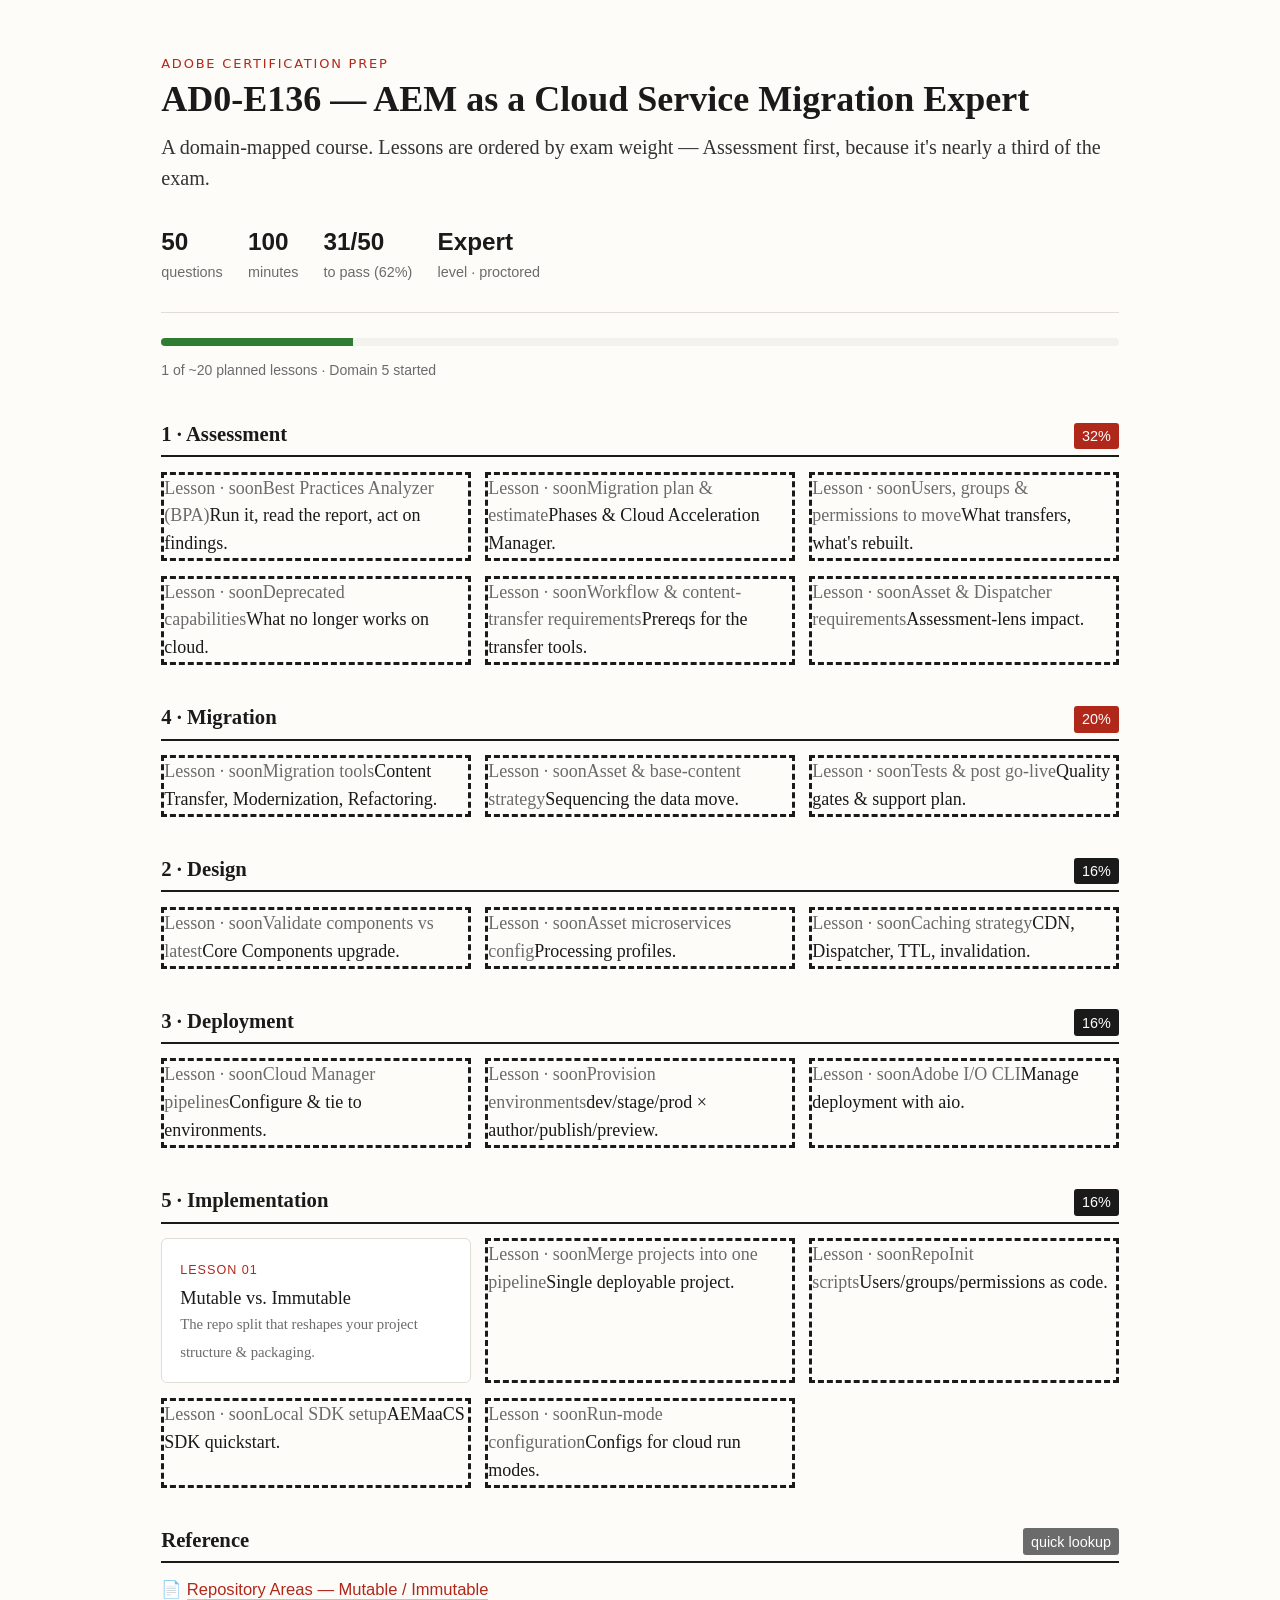
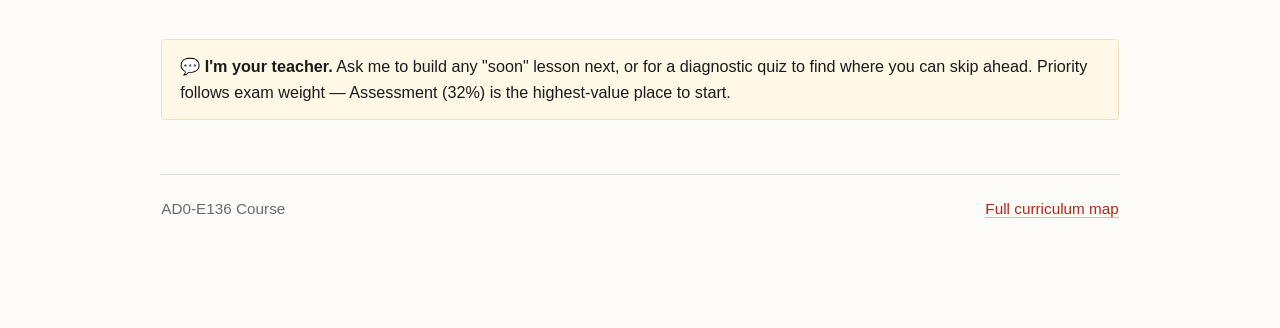
==== index.html @ 408bcbd1 "first commit" ====
<!DOCTYPE html>
<html lang="en">
<head>
<meta charset="utf-8">
<meta name="viewport" content="width=device-width, initial-scale=1">
<title>AD0-E136 · AEM as a Cloud Service Migration Expert — Course</title>
<link rel="stylesheet" href="assets/course.css">
<style>
  /* Landing-page-only layout; shared look comes from course.css */
  body { max-width: 56rem; }
  .hero { border-bottom: 1px solid var(--rule); padding-bottom: 1.6rem; margin-bottom: 1.2rem; }
  .exam-facts { display: flex; flex-wrap: wrap; gap: 1.4rem; margin: 1.2rem 0 0;
    font-family: -apple-system, "Segoe UI", sans-serif; }
  .exam-facts div { font-size: .8rem; color: var(--muted); }
  .exam-facts strong { display: block; font-size: 1.35rem; color: var(--ink); font-weight: 600; }

  .progress-bar { height: 8px; border-radius: 4px; background: var(--code-bg); overflow: hidden; margin: 1.4rem 0 .4rem; }
  .progress-bar span { display: block; height: 100%; background: var(--good); }
  .progress-label { font-family: -apple-system, sans-serif; font-size: .78rem; color: var(--muted); }

  .domain { margin: 2rem 0; }
  .domain-head { display: flex; align-items: baseline; justify-content: space-between; gap: .6rem;
    border-bottom: 2px solid var(--ink); padding-bottom: .3rem; margin-bottom: .8rem; }
  .domain-head h2 { margin: 0; font-size: 1.15rem; }
  .domain-head .weight { font-family: -apple-system, sans-serif; font-size: .8rem;
    color: #fff; background: var(--ink); padding: .15em .55em; border-radius: 3px; white-space: nowrap; }
  .domain-head .weight.hot { background: var(--accent); }

  .cards { display: grid; grid-template-columns: repeat(auto-fill, minmax(15rem, 1fr)); gap: .8rem; }
  a.card { display: block; border: 1px solid var(--rule); border-radius: 6px; padding: .9rem 1rem;
    background: #fff; text-decoration: none; border-bottom: 1px solid var(--rule); transition: border-color .12s; }
  a.card:hover { border-color: var(--accent); }
  a.card .num { font-family: -apple-system, sans-serif; font-size: .7rem; letter-spacing: .08em;
    text-transform: uppercase; color: var(--accent); }
  a.card .title { display: block; font-size: 1.02rem; color: var(--ink); margin-top: .2rem; line-height: 1.3; }
  a.card .desc { font-size: .82rem; color: var(--muted); margin-top: .35rem; }

  .card.soon { background: var(--bg); border-style: dashed; cursor: default; }
  .card.soon .title { color: var(--muted); }
  .card.soon .num { color: var(--muted); }

  .ref-list { list-style: none; padding: 0; margin: .6rem 0 0; }
  .ref-list li { margin: .3rem 0; font-family: -apple-system, sans-serif; font-size: .92rem; }
</style>
</head>
<body>

<div class="hero">
  <p class="kicker">Adobe Certification Prep</p>
  <h1>AD0-E136 — AEM as a Cloud Service Migration Expert</h1>
  <p class="lede">A domain-mapped course. Lessons are ordered by exam weight — Assessment first, because it's nearly a third of the exam.</p>
  <div class="exam-facts">
    <div><strong>50</strong>questions</div>
    <div><strong>100</strong>minutes</div>
    <div><strong>31/50</strong>to pass (62%)</div>
    <div><strong>Expert</strong>level · proctored</div>
  </div>
</div>

<div class="progress-bar"><span style="width: 20%"></span></div>
<p class="progress-label">1 of ~20 planned lessons · Domain 5 started</p>

<!-- Domain 1 -->
<section class="domain">
  <div class="domain-head"><h2>1 · Assessment</h2><span class="weight hot">32%</span></div>
  <div class="cards">
    <div class="card soon"><span class="num">Lesson · soon</span><span class="title">Best Practices Analyzer (BPA)</span><span class="desc">Run it, read the report, act on findings.</span></div>
    <div class="card soon"><span class="num">Lesson · soon</span><span class="title">Migration plan &amp; estimate</span><span class="desc">Phases &amp; Cloud Acceleration Manager.</span></div>
    <div class="card soon"><span class="num">Lesson · soon</span><span class="title">Users, groups &amp; permissions to move</span><span class="desc">What transfers, what's rebuilt.</span></div>
    <div class="card soon"><span class="num">Lesson · soon</span><span class="title">Deprecated capabilities</span><span class="desc">What no longer works on cloud.</span></div>
    <div class="card soon"><span class="num">Lesson · soon</span><span class="title">Workflow &amp; content-transfer requirements</span><span class="desc">Prereqs for the transfer tools.</span></div>
    <div class="card soon"><span class="num">Lesson · soon</span><span class="title">Asset &amp; Dispatcher requirements</span><span class="desc">Assessment-lens impact.</span></div>
  </div>
</section>

<!-- Domain 4 -->
<section class="domain">
  <div class="domain-head"><h2>4 · Migration</h2><span class="weight hot">20%</span></div>
  <div class="cards">
    <div class="card soon"><span class="num">Lesson · soon</span><span class="title">Migration tools</span><span class="desc">Content Transfer, Modernization, Refactoring.</span></div>
    <div class="card soon"><span class="num">Lesson · soon</span><span class="title">Asset &amp; base-content strategy</span><span class="desc">Sequencing the data move.</span></div>
    <div class="card soon"><span class="num">Lesson · soon</span><span class="title">Tests &amp; post go-live</span><span class="desc">Quality gates &amp; support plan.</span></div>
  </div>
</section>

<!-- Domain 2 -->
<section class="domain">
  <div class="domain-head"><h2>2 · Design</h2><span class="weight">16%</span></div>
  <div class="cards">
    <div class="card soon"><span class="num">Lesson · soon</span><span class="title">Validate components vs latest</span><span class="desc">Core Components upgrade.</span></div>
    <div class="card soon"><span class="num">Lesson · soon</span><span class="title">Asset microservices config</span><span class="desc">Processing profiles.</span></div>
    <div class="card soon"><span class="num">Lesson · soon</span><span class="title">Caching strategy</span><span class="desc">CDN, Dispatcher, TTL, invalidation.</span></div>
  </div>
</section>

<!-- Domain 3 -->
<section class="domain">
  <div class="domain-head"><h2>3 · Deployment</h2><span class="weight">16%</span></div>
  <div class="cards">
    <div class="card soon"><span class="num">Lesson · soon</span><span class="title">Cloud Manager pipelines</span><span class="desc">Configure &amp; tie to environments.</span></div>
    <div class="card soon"><span class="num">Lesson · soon</span><span class="title">Provision environments</span><span class="desc">dev/stage/prod × author/publish/preview.</span></div>
    <div class="card soon"><span class="num">Lesson · soon</span><span class="title">Adobe I/O CLI</span><span class="desc">Manage deployment with aio.</span></div>
  </div>
</section>

<!-- Domain 5 -->
<section class="domain">
  <div class="domain-head"><h2>5 · Implementation</h2><span class="weight">16%</span></div>
  <div class="cards">
    <a class="card" href="lessons/0001-mutable-vs-immutable.html">
      <span class="num">Lesson 01</span>
      <span class="title">Mutable vs. Immutable</span>
      <span class="desc">The repo split that reshapes your project structure &amp; packaging.</span>
    </a>
    <div class="card soon"><span class="num">Lesson · soon</span><span class="title">Merge projects into one pipeline</span><span class="desc">Single deployable project.</span></div>
    <div class="card soon"><span class="num">Lesson · soon</span><span class="title">RepoInit scripts</span><span class="desc">Users/groups/permissions as code.</span></div>
    <div class="card soon"><span class="num">Lesson · soon</span><span class="title">Local SDK setup</span><span class="desc">AEMaaCS SDK quickstart.</span></div>
    <div class="card soon"><span class="num">Lesson · soon</span><span class="title">Run-mode configuration</span><span class="desc">Configs for cloud run modes.</span></div>
  </div>
</section>

<!-- Reference -->
<section class="domain">
  <div class="domain-head"><h2>Reference</h2><span class="weight" style="background:var(--muted)">quick lookup</span></div>
  <ul class="ref-list">
    <li>📄 <a href="reference/repo-areas.html">Repository Areas — Mutable / Immutable</a></li>
  </ul>
</section>

<div class="ask">
  💬 <strong>I'm your teacher.</strong> Ask me to build any "soon" lesson next, or for a diagnostic quiz to find where you can skip ahead. Priority follows exam weight — Assessment (32%) is the highest-value place to start.
</div>

<div class="footer-nav">
  <span>AD0-E136 Course</span>
  <span><a href="CURRICULUM.md">Full curriculum map</a></span>
</div>

</body>
</html>
---- assets/course.css ----
/* Shared stylesheet for the AEMaaCS Migration course.
   Tufte-inspired: generous margins, readable serif body, restrained palette.
   Every lesson links this so the course reads as one consistent whole. */

:root {
  --ink: #1a1a1a;
  --muted: #6b6b6b;
  --rule: #e0ddd6;
  --bg: #fdfcf9;
  --accent: #b0281a;      /* Adobe-ish red, used sparingly */
  --code-bg: #f4f2ec;
  --good: #2e7d32;
  --warn: #b0281a;
  --maxw: 42rem;
}

* { box-sizing: border-box; }

html { font-size: 18px; }

body {
  margin: 0 auto;
  max-width: var(--maxw);
  padding: 3rem 1.4rem 6rem;
  background: var(--bg);
  color: var(--ink);
  font-family: et-book, Palatino, "Palatino Linotype", Georgia, serif;
  line-height: 1.55;
  -webkit-font-smoothing: antialiased;
}

.kicker {
  font-family: -apple-system, "Segoe UI", system-ui, sans-serif;
  font-size: .72rem;
  letter-spacing: .14em;
  text-transform: uppercase;
  color: var(--accent);
  margin: 0 0 .3rem;
}

/* Certification domain badge — every lesson declares its exam domain + weight */
.domain-badge {
  display: inline-block;
  font-family: -apple-system, "Segoe UI", sans-serif;
  font-size: .68rem; letter-spacing: .06em; text-transform: uppercase;
  background: #1a1a1a; color: #fff; padding: .25em .6em; border-radius: 3px;
  margin-bottom: .8rem;
}
.domain-badge .wt { color: #f0b429; margin-left: .4em; }

/* Exam-tip callout */
.callout.exam { border-left-color: #f0b429; background: #fffbf0; }

h1 { font-size: 2rem; line-height: 1.15; margin: 0 0 .6rem; font-weight: 600; }
h2 { font-size: 1.3rem; margin: 2.4rem 0 .6rem; font-weight: 600; }
h3 { font-size: 1.05rem; margin: 1.6rem 0 .4rem; font-weight: 600; }

.lede { font-size: 1.12rem; color: #333; margin: 0 0 1.6rem; }

p, li { font-size: 1rem; }

a { color: var(--accent); text-decoration: none; border-bottom: 1px solid #e2b7b0; }
a:hover { border-bottom-color: var(--accent); }

hr { border: none; border-top: 1px solid var(--rule); margin: 2.4rem 0; }

code {
  font-family: "SF Mono", "Cascadia Code", Consolas, monospace;
  font-size: .85em;
  background: var(--code-bg);
  padding: .1em .35em;
  border-radius: 3px;
}

pre {
  background: var(--code-bg);
  border-left: 3px solid var(--accent);
  padding: 1rem 1.2rem;
  overflow-x: auto;
  font-size: .82rem;
  line-height: 1.45;
}
pre code { background: none; padding: 0; font-size: inherit; }

/* Callout boxes */
.callout {
  border: 1px solid var(--rule);
  border-left: 4px solid var(--accent);
  background: #fff;
  padding: .9rem 1.1rem;
  margin: 1.4rem 0;
  border-radius: 0 4px 4px 0;
}
.callout.old { border-left-color: var(--muted); }
.callout.new { border-left-color: var(--good); }
.callout .label {
  font-family: -apple-system, "Segoe UI", sans-serif;
  font-size: .68rem; letter-spacing: .1em; text-transform: uppercase;
  color: var(--muted); display: block; margin-bottom: .3rem;
}

/* Before/after two-column compare */
.compare { display: grid; grid-template-columns: 1fr 1fr; gap: 1rem; margin: 1.4rem 0; }
.compare > div { border: 1px solid var(--rule); border-radius: 4px; padding: .8rem 1rem; background: #fff; }
.compare h4 { margin: 0 0 .5rem; font-size: .8rem; font-family: -apple-system, sans-serif;
  text-transform: uppercase; letter-spacing: .08em; }
.compare .was h4 { color: var(--muted); }
.compare .now h4 { color: var(--good); }
@media (max-width: 34rem) { .compare { grid-template-columns: 1fr; } }

/* Quiz widget (paired with assets/quiz.js) */
.quiz { border: 1px solid var(--rule); border-radius: 6px; padding: 1.1rem 1.2rem; margin: 1.4rem 0; background: #fff; }
.quiz .q { font-weight: 600; margin-bottom: .7rem; }
.quiz button {
  display: block; width: 100%; text-align: left; margin: .35rem 0;
  padding: .55rem .8rem; border: 1px solid var(--rule); border-radius: 4px;
  background: var(--bg); cursor: pointer; font: inherit; font-size: .92rem;
}
.quiz button:hover { border-color: var(--accent); }
.quiz button.sel { background: #e8eef6; border-color: #4a6fa5; }
.quiz button.correct { background: #e7f3e8; border-color: var(--good); }
.quiz button.wrong { background: #fbe9e7; border-color: var(--warn); }
.quiz button.check { text-align: center; font-weight: 600; margin-top: .6rem; background: #1a1a1a; color: #fff; border-color: #1a1a1a; }
.quiz .feedback { margin-top: .7rem; font-size: .9rem; color: var(--muted); min-height: 1.2em; }

.footer-nav {
  margin-top: 3rem; padding-top: 1.2rem; border-top: 1px solid var(--rule);
  font-family: -apple-system, "Segoe UI", sans-serif; font-size: .85rem;
  display: flex; justify-content: space-between; color: var(--muted);
}

.ask {
  font-family: -apple-system, "Segoe UI", sans-serif; font-size: .9rem;
  background: #fff8e6; border: 1px solid #f0e2b8; border-radius: 4px;
  padding: .8rem 1rem; margin: 2rem 0;
}

.source {
  font-family: -apple-system, "Segoe UI", sans-serif; font-size: .9rem;
  background: #f0f4f8; border: 1px solid #d4e0ea; border-radius: 4px;
  padding: .8rem 1rem; margin: 1.6rem 0;
}
.source .label { font-size: .68rem; letter-spacing: .1em; text-transform: uppercase;
  color: var(--muted); display: block; margin-bottom: .3rem; }

@media print {
  body { max-width: none; }
  .quiz button { display: none; }
  a { color: var(--ink); border: none; }
}
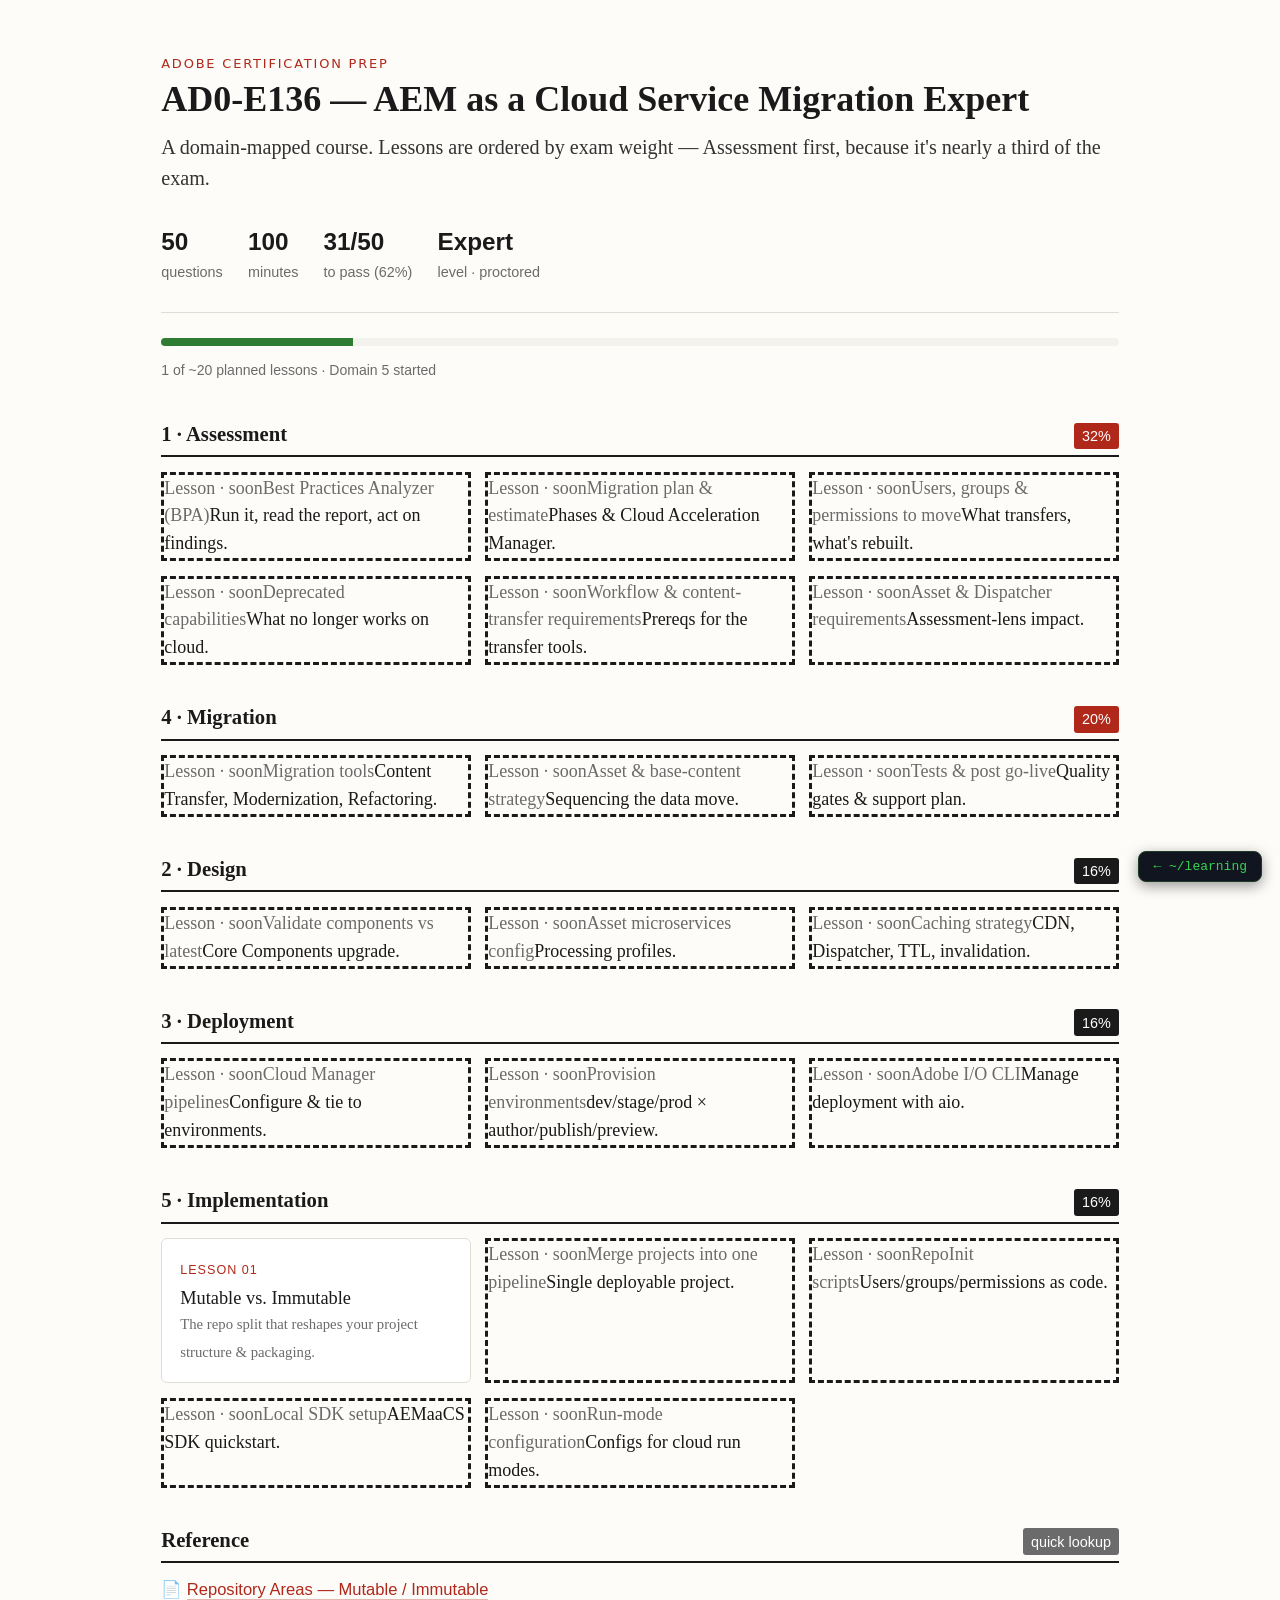
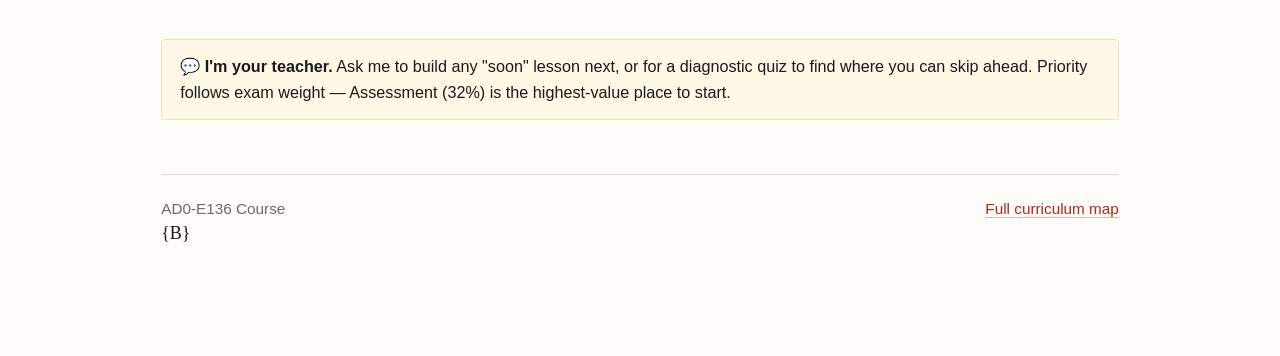
==== commit 6a5a60fe: "hub return" ====
--- a/index.html
+++ b/index.html
@@ -136,5 +136,7 @@
   <span><a href="CURRICULUM.md">Full curriculum map</a></span>
 </div>
 
+{B}
+<a href="https://rafaelmaldonado.github.io/learning/" title="Volver al hub de aprendizaje" style="position:fixed;bottom:18px;right:18px;z-index:9999;background:#11151f;color:#39d353;border:1px solid #1c3a26;border-radius:8px;padding:8px 14px;font:13px/1 ui-monospace,Consolas,monospace;text-decoration:none;box-shadow:0 4px 14px rgba(0,0,0,.4)">&larr; ~/learning</a>
 </body>
 </html>
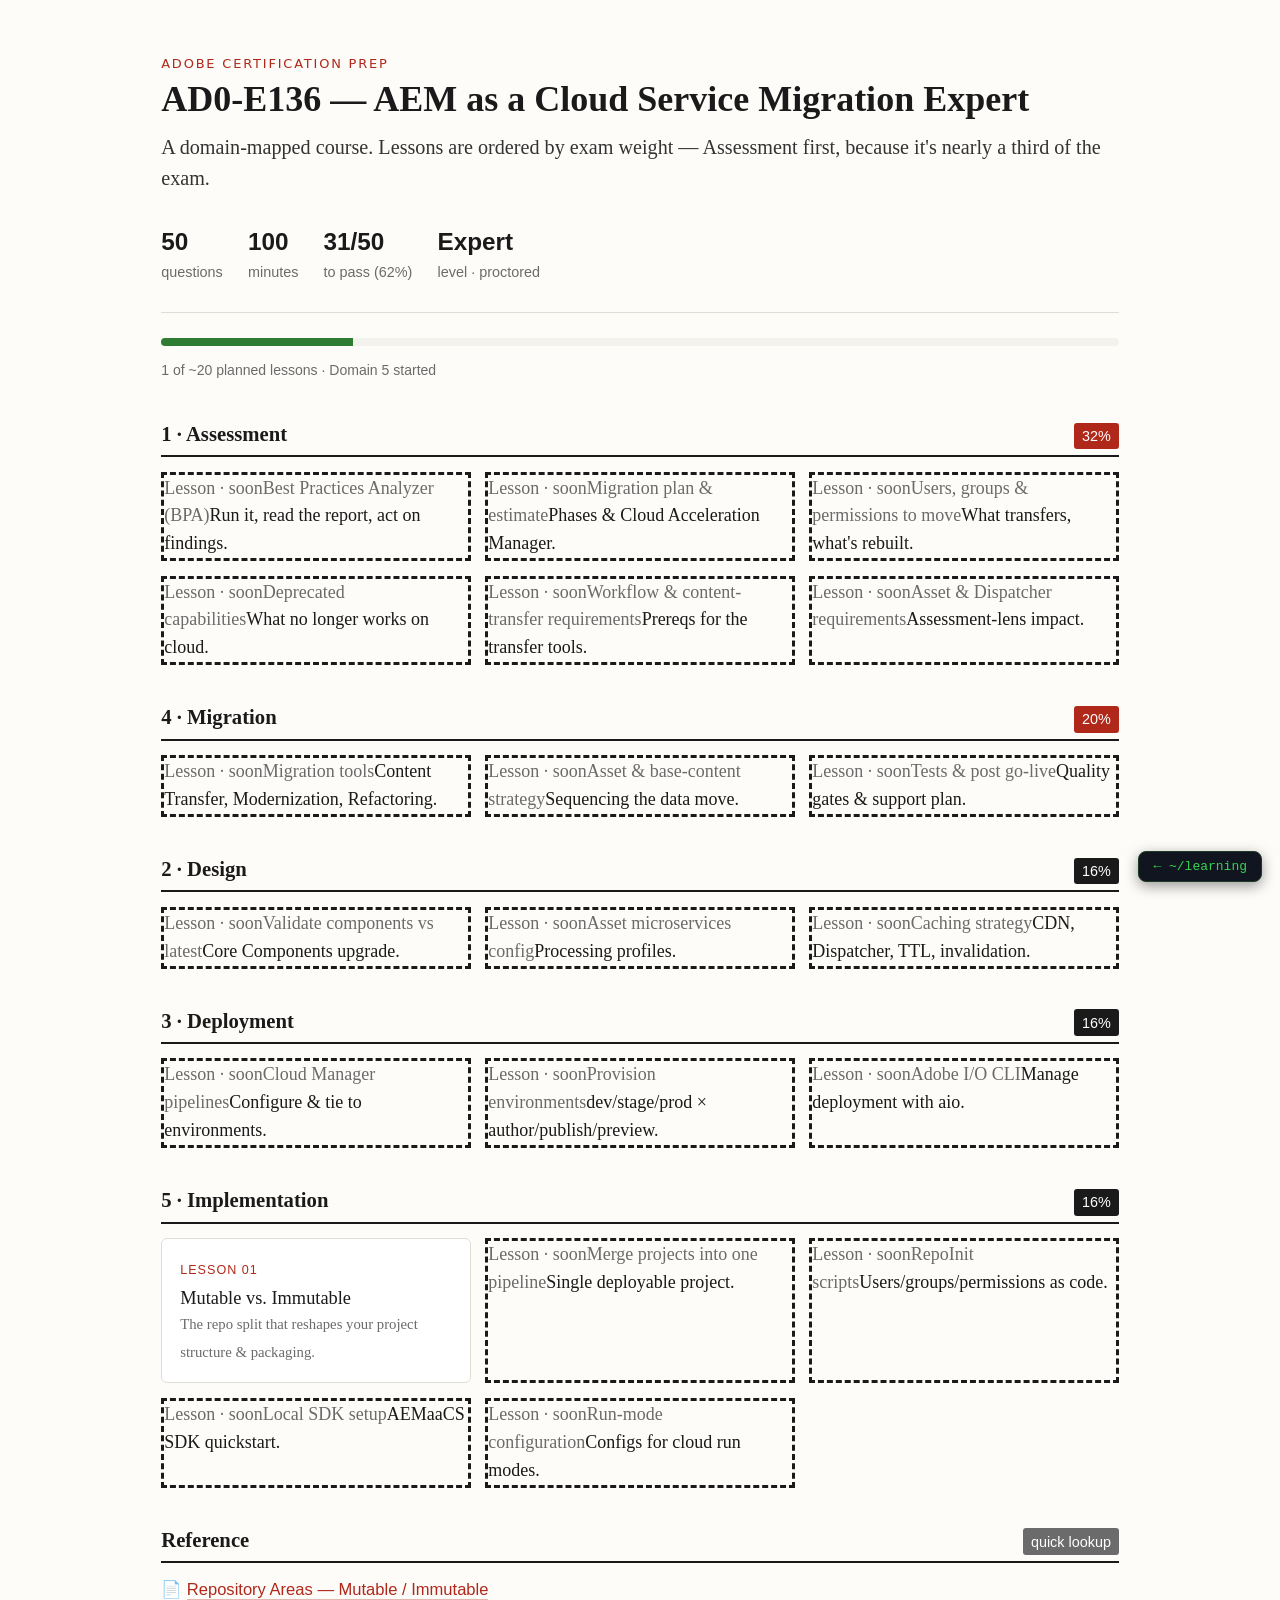
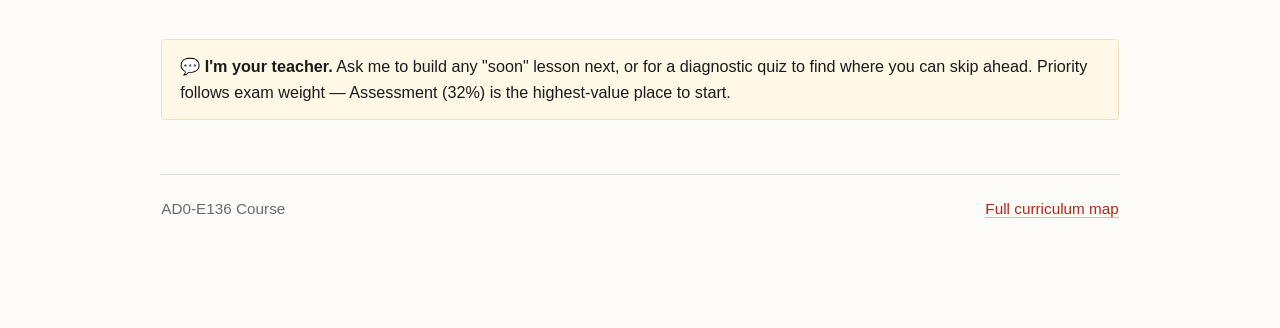
==== commit f4a639f1: "remove characters" ====
--- a/index.html
+++ b/index.html
@@ -136,7 +136,6 @@
   <span><a href="CURRICULUM.md">Full curriculum map</a></span>
 </div>
 
-{B}
 <a href="https://rafaelmaldonado.github.io/learning/" title="Volver al hub de aprendizaje" style="position:fixed;bottom:18px;right:18px;z-index:9999;background:#11151f;color:#39d353;border:1px solid #1c3a26;border-radius:8px;padding:8px 14px;font:13px/1 ui-monospace,Consolas,monospace;text-decoration:none;box-shadow:0 4px 14px rgba(0,0,0,.4)">&larr; ~/learning</a>
 </body>
 </html>
